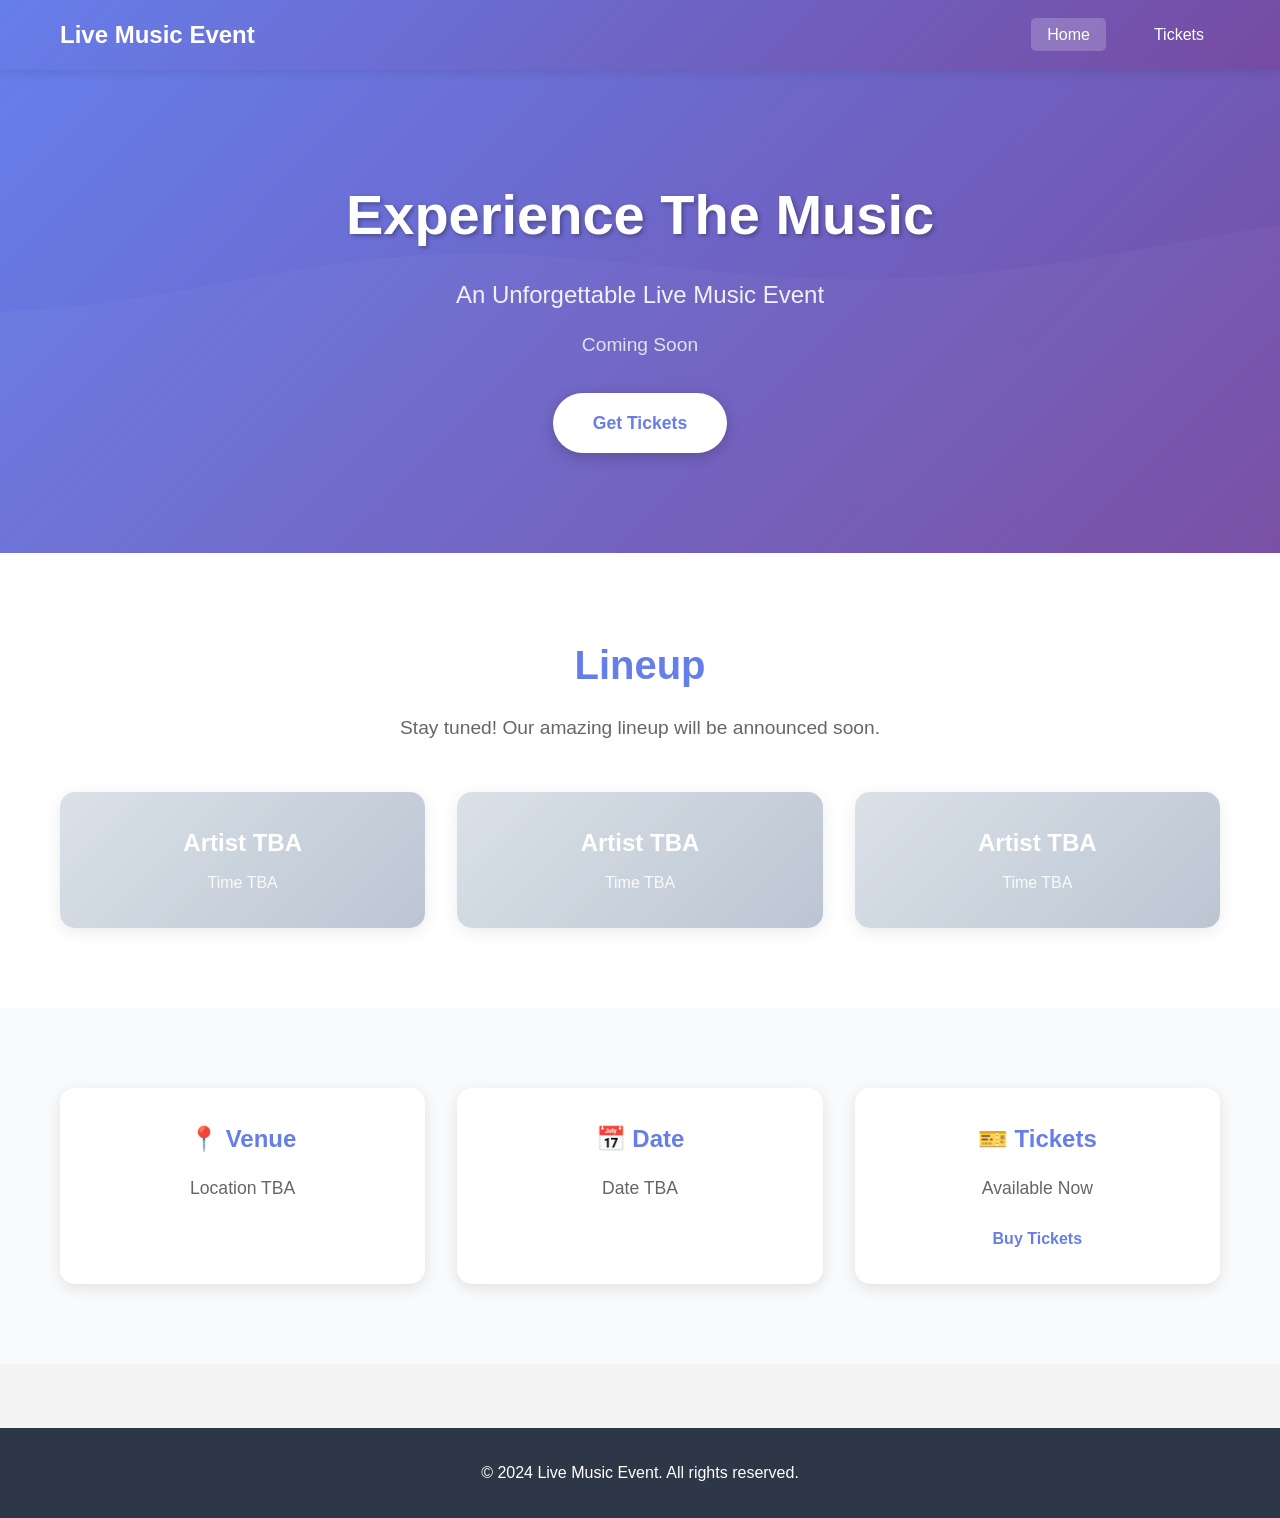
==== index.html @ e9ccf1a8 "Create complete live music event website with Google Forms and Stripe integration Co-authored-by: co" ====
<!DOCTYPE html>
<html lang="en">
<head>
    <meta charset="UTF-8">
    <meta name="viewport" content="width=device-width, initial-scale=1.0">
    <title>Live Music Event</title>
    <link rel="stylesheet" href="styles.css">
</head>
<body>
    <nav class="navbar">
        <div class="nav-container">
            <h1 class="logo">Live Music Event</h1>
            <ul class="nav-links">
                <li><a href="index.html" class="active">Home</a></li>
                <li><a href="tickets.html">Tickets</a></li>
            </ul>
        </div>
    </nav>

    <header class="hero">
        <div class="hero-content">
            <h1 class="hero-title">Experience The Music</h1>
            <p class="hero-subtitle">An Unforgettable Live Music Event</p>
            <p class="event-date">Coming Soon</p>
            <a href="tickets.html" class="cta-button">Get Tickets</a>
        </div>
    </header>

    <section class="lineup-section">
        <div class="container">
            <h2 class="section-title">Lineup</h2>
            <p class="lineup-announcement">Stay tuned! Our amazing lineup will be announced soon.</p>
            
            <!-- Lineup will be added here -->
            <div class="lineup-grid" id="lineup">
                <!-- Artists will be added here as they are announced -->
                <div class="artist-card placeholder">
                    <div class="artist-name">Artist TBA</div>
                    <div class="artist-time">Time TBA</div>
                </div>
                <div class="artist-card placeholder">
                    <div class="artist-name">Artist TBA</div>
                    <div class="artist-time">Time TBA</div>
                </div>
                <div class="artist-card placeholder">
                    <div class="artist-name">Artist TBA</div>
                    <div class="artist-time">Time TBA</div>
                </div>
            </div>
        </div>
    </section>

    <section class="info-section">
        <div class="container">
            <div class="info-grid">
                <div class="info-card">
                    <h3>📍 Venue</h3>
                    <p>Location TBA</p>
                </div>
                <div class="info-card">
                    <h3>📅 Date</h3>
                    <p>Date TBA</p>
                </div>
                <div class="info-card">
                    <h3>🎫 Tickets</h3>
                    <p>Available Now</p>
                    <a href="tickets.html" class="info-link">Buy Tickets</a>
                </div>
            </div>
        </div>
    </section>

    <footer class="footer">
        <div class="container">
            <p>&copy; 2024 Live Music Event. All rights reserved.</p>
        </div>
    </footer>
</body>
</html>
---- styles.css ----
/* Global Styles */
* {
    margin: 0;
    padding: 0;
    box-sizing: border-box;
}

body {
    font-family: 'Arial', sans-serif;
    line-height: 1.6;
    color: #333;
    background-color: #f4f4f4;
}

.container {
    max-width: 1200px;
    margin: 0 auto;
    padding: 0 20px;
}

/* Navigation */
.navbar {
    background: linear-gradient(135deg, #667eea 0%, #764ba2 100%);
    color: white;
    padding: 1rem 0;
    position: sticky;
    top: 0;
    z-index: 100;
    box-shadow: 0 2px 10px rgba(0,0,0,0.1);
}

.nav-container {
    max-width: 1200px;
    margin: 0 auto;
    padding: 0 20px;
    display: flex;
    justify-content: space-between;
    align-items: center;
}

.logo {
    font-size: 1.5rem;
    font-weight: bold;
}

.nav-links {
    display: flex;
    list-style: none;
    gap: 2rem;
}

.nav-links a {
    color: white;
    text-decoration: none;
    font-weight: 500;
    transition: opacity 0.3s;
    padding: 0.5rem 1rem;
    border-radius: 5px;
}

.nav-links a:hover,
.nav-links a.active {
    background-color: rgba(255, 255, 255, 0.2);
}

/* Hero Section */
.hero {
    background: linear-gradient(135deg, #667eea 0%, #764ba2 100%);
    color: white;
    text-align: center;
    padding: 100px 20px;
    position: relative;
    overflow: hidden;
}

.hero::before {
    content: '';
    position: absolute;
    top: 0;
    left: 0;
    right: 0;
    bottom: 0;
    background: url('data:image/svg+xml,<svg xmlns="http://www.w3.org/2000/svg" viewBox="0 0 1440 320"><path fill="rgba(255,255,255,0.1)" d="M0,96L48,112C96,128,192,160,288,160C384,160,480,128,576,122.7C672,117,768,139,864,138.7C960,139,1056,117,1152,101.3C1248,85,1344,75,1392,69.3L1440,64L1440,320L1392,320C1344,320,1248,320,1152,320C1056,320,960,320,864,320C768,320,672,320,576,320C480,320,384,320,288,320C192,320,96,320,48,320L0,320Z"></path></svg>') no-repeat bottom;
    background-size: cover;
    opacity: 0.3;
}

.hero-content {
    position: relative;
    z-index: 1;
}

.hero-title {
    font-size: 3.5rem;
    margin-bottom: 1rem;
    text-shadow: 2px 2px 4px rgba(0,0,0,0.3);
}

.hero-subtitle {
    font-size: 1.5rem;
    margin-bottom: 1rem;
    opacity: 0.9;
}

.event-date {
    font-size: 1.2rem;
    margin-bottom: 2rem;
    opacity: 0.8;
}

.cta-button {
    display: inline-block;
    background: white;
    color: #667eea;
    padding: 1rem 2.5rem;
    text-decoration: none;
    border-radius: 50px;
    font-weight: bold;
    font-size: 1.1rem;
    transition: transform 0.3s, box-shadow 0.3s;
    box-shadow: 0 4px 15px rgba(0,0,0,0.2);
}

.cta-button:hover {
    transform: translateY(-2px);
    box-shadow: 0 6px 20px rgba(0,0,0,0.3);
}

/* Lineup Section */
.lineup-section {
    padding: 80px 20px;
    background: white;
}

.section-title {
    text-align: center;
    font-size: 2.5rem;
    margin-bottom: 1rem;
    color: #667eea;
}

.lineup-announcement {
    text-align: center;
    font-size: 1.2rem;
    color: #666;
    margin-bottom: 3rem;
}

.lineup-grid {
    display: grid;
    grid-template-columns: repeat(auto-fit, minmax(250px, 1fr));
    gap: 2rem;
    margin-top: 2rem;
}

.artist-card {
    background: linear-gradient(135deg, #667eea 0%, #764ba2 100%);
    color: white;
    padding: 2rem;
    border-radius: 15px;
    text-align: center;
    box-shadow: 0 4px 15px rgba(0,0,0,0.1);
    transition: transform 0.3s, box-shadow 0.3s;
}

.artist-card:hover {
    transform: translateY(-5px);
    box-shadow: 0 6px 20px rgba(0,0,0,0.15);
}

.artist-card.placeholder {
    background: linear-gradient(135deg, #cbd5e0 0%, #a0aec0 100%);
    opacity: 0.7;
}

.artist-name {
    font-size: 1.5rem;
    font-weight: bold;
    margin-bottom: 0.5rem;
}

.artist-time {
    font-size: 1rem;
    opacity: 0.9;
}

/* Info Section */
.info-section {
    padding: 80px 20px;
    background: #f9fafb;
}

.info-grid {
    display: grid;
    grid-template-columns: repeat(auto-fit, minmax(250px, 1fr));
    gap: 2rem;
}

.info-card {
    background: white;
    padding: 2rem;
    border-radius: 15px;
    text-align: center;
    box-shadow: 0 4px 15px rgba(0,0,0,0.1);
}

.info-card h3 {
    font-size: 1.5rem;
    margin-bottom: 1rem;
    color: #667eea;
}

.info-card p {
    font-size: 1.1rem;
    color: #666;
    margin-bottom: 1rem;
}

.info-link {
    display: inline-block;
    color: #667eea;
    text-decoration: none;
    font-weight: bold;
    margin-top: 0.5rem;
    transition: color 0.3s;
}

.info-link:hover {
    color: #764ba2;
}

/* Tickets Page */
.tickets-hero {
    background: linear-gradient(135deg, #667eea 0%, #764ba2 100%);
    color: white;
    text-align: center;
    padding: 60px 20px;
}

.tickets-hero h1 {
    font-size: 2.5rem;
    margin-bottom: 1rem;
}

.tickets-content {
    padding: 60px 20px;
    background: white;
}

.tickets-grid {
    display: grid;
    grid-template-columns: 1fr 1fr;
    gap: 3rem;
    max-width: 1200px;
    margin: 0 auto;
}

.form-section,
.payment-section {
    background: #f9fafb;
    padding: 2rem;
    border-radius: 15px;
    box-shadow: 0 4px 15px rgba(0,0,0,0.1);
}

.form-section h2,
.payment-section h2 {
    color: #667eea;
    margin-bottom: 1.5rem;
    font-size: 1.8rem;
}

.form-section p,
.payment-section p {
    color: #666;
    margin-bottom: 1.5rem;
    line-height: 1.8;
}

.google-form-container {
    width: 100%;
    min-height: 500px;
    border-radius: 10px;
    overflow: hidden;
}

.google-form-container iframe {
    width: 100%;
    min-height: 500px;
    border: none;
}

.stripe-container {
    width: 100%;
    min-height: 400px;
    border-radius: 10px;
    overflow: hidden;
}

.stripe-container iframe {
    width: 100%;
    min-height: 400px;
    border: none;
}

.placeholder-text {
    background: white;
    padding: 3rem;
    border-radius: 10px;
    text-align: center;
    border: 2px dashed #cbd5e0;
}

.placeholder-text h3 {
    color: #667eea;
    margin-bottom: 1rem;
}

.placeholder-text code {
    background: #f3f4f6;
    padding: 0.2rem 0.5rem;
    border-radius: 5px;
    font-family: monospace;
    color: #764ba2;
}

/* Footer */
.footer {
    background: #2d3748;
    color: white;
    text-align: center;
    padding: 2rem;
    margin-top: 4rem;
}

/* Responsive Design */
@media (max-width: 768px) {
    .hero-title {
        font-size: 2.5rem;
    }
    
    .hero-subtitle {
        font-size: 1.2rem;
    }
    
    .tickets-grid {
        grid-template-columns: 1fr;
        gap: 2rem;
    }
    
    .nav-container {
        flex-direction: column;
        gap: 1rem;
    }
    
    .nav-links {
        gap: 1rem;
    }
}
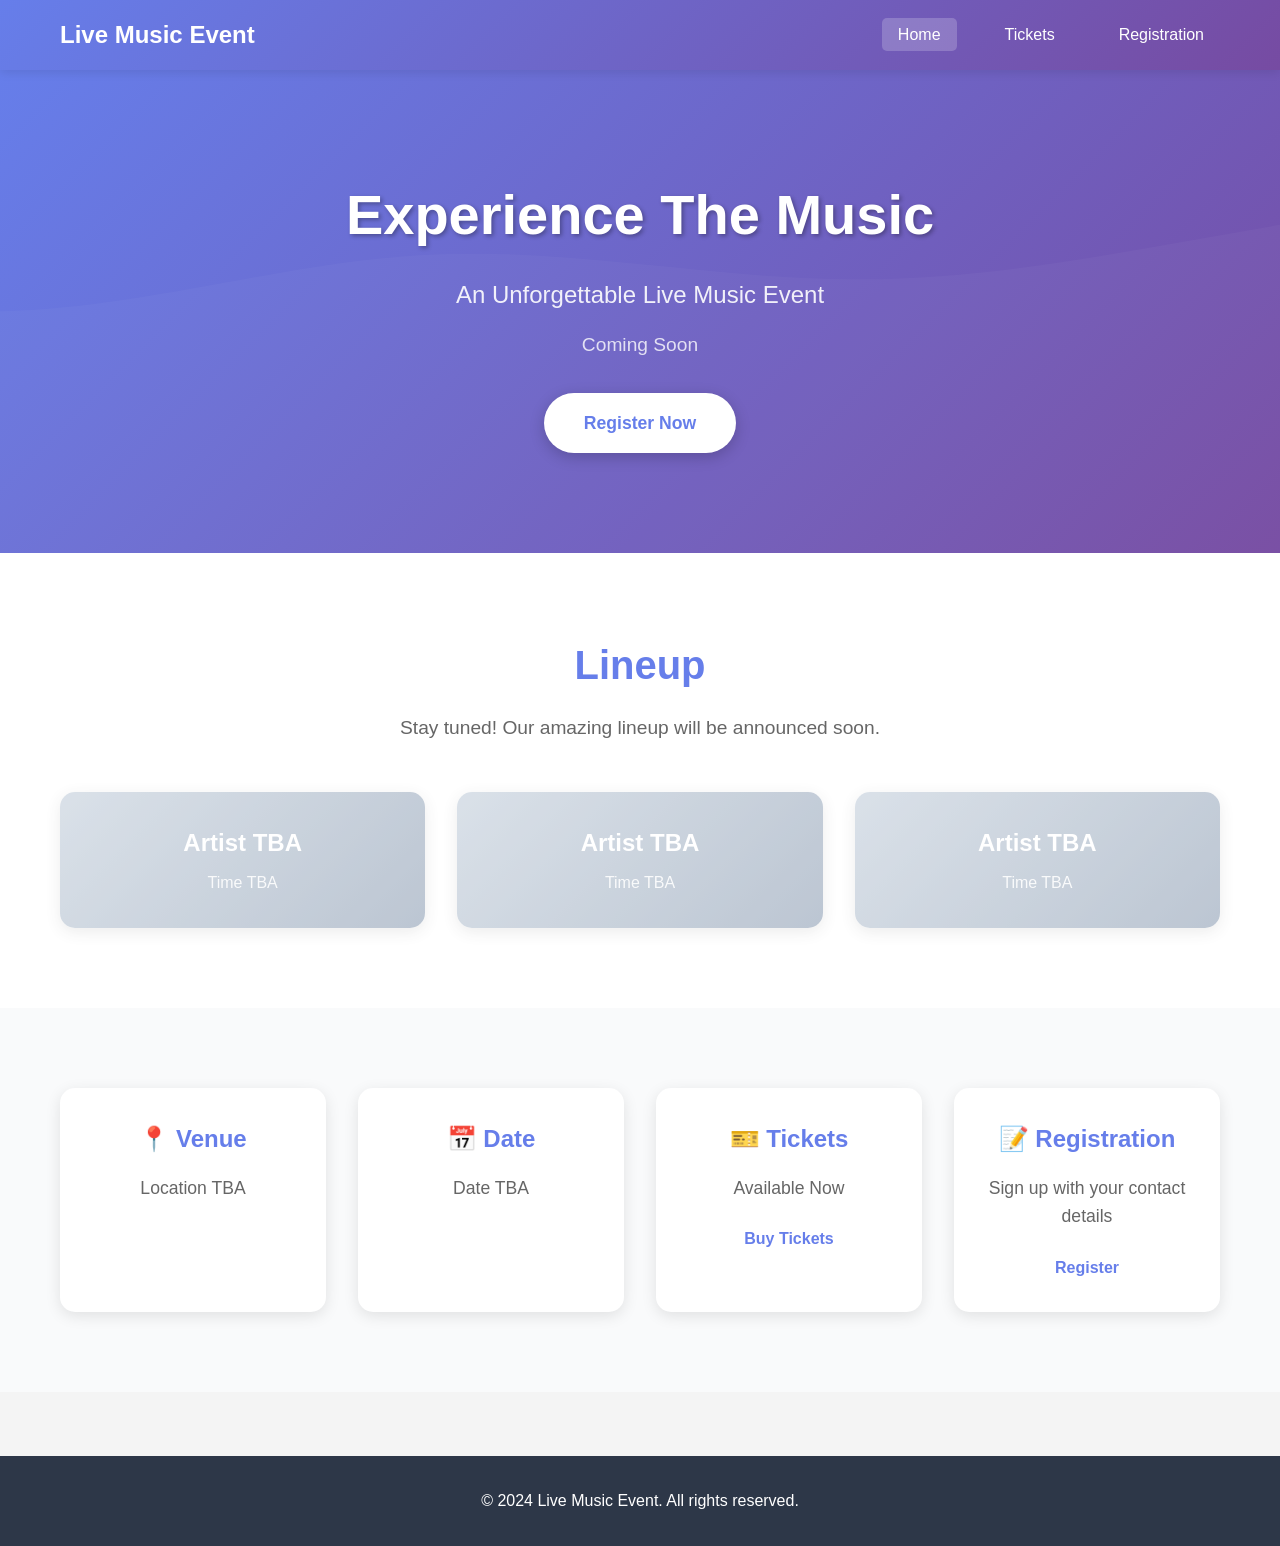
==== commit bbe3ac1c: "google-form-hookup" ====
--- a/index.html
+++ b/index.html
@@ -13,6 +13,7 @@
             <ul class="nav-links">
                 <li><a href="index.html" class="active">Home</a></li>
                 <li><a href="tickets.html">Tickets</a></li>
+                <li><a href="registration.html">Registration</a></li>
             </ul>
         </div>
     </nav>
@@ -22,7 +23,7 @@
             <h1 class="hero-title">Experience The Music</h1>
             <p class="hero-subtitle">An Unforgettable Live Music Event</p>
             <p class="event-date">Coming Soon</p>
-            <a href="tickets.html" class="cta-button">Get Tickets</a>
+            <a href="registration.html" class="cta-button">Register Now</a>
         </div>
     </header>
 
@@ -66,6 +67,11 @@
                     <p>Available Now</p>
                     <a href="tickets.html" class="info-link">Buy Tickets</a>
                 </div>
+                <div class="info-card">
+                    <h3>📝 Registration</h3>
+                    <p>Sign up with your contact details</p>
+                    <a href="registration.html" class="info-link">Register</a>
+                </div>
             </div>
         </div>
     </section>
--- a/styles.css
+++ b/styles.css
@@ -322,6 +322,104 @@
     border-radius: 5px;
     font-family: monospace;
     color: #764ba2;
+}
+
+/* Registration Page */
+.registration-content {
+    padding: 60px 20px;
+    background: white;
+}
+
+.registration-card {
+    max-width: 700px;
+    margin: 0 auto;
+    background: #f9fafb;
+    padding: 2rem;
+    border-radius: 15px;
+    box-shadow: 0 4px 15px rgba(0,0,0,0.1);
+}
+
+.registration-card h2 {
+    color: #667eea;
+    margin-bottom: 0.75rem;
+    font-size: 2rem;
+}
+
+.registration-helper-text {
+    color: #666;
+    margin-bottom: 1.5rem;
+}
+
+.registration-form {
+    display: grid;
+    gap: 1rem;
+}
+
+.form-field {
+    display: grid;
+    gap: 0.4rem;
+}
+
+.form-field label {
+    color: #2d3748;
+    font-weight: 600;
+}
+
+.form-field input {
+    border: 1px solid #cbd5e0;
+    border-radius: 8px;
+    padding: 0.75rem 0.9rem;
+    font-size: 1rem;
+}
+
+.form-field input:focus {
+    border-color: #667eea;
+    outline: none;
+    box-shadow: 0 0 0 3px rgba(102,126,234,0.2);
+}
+
+.registration-submit {
+    border: none;
+    cursor: pointer;
+    margin-top: 0.5rem;
+}
+
+.registration-message {
+    margin-top: 1rem;
+    font-weight: 600;
+    min-height: 1.5rem;
+}
+
+.registration-message.success {
+    color: #2f855a;
+}
+
+.registration-message.error {
+    color: #c53030;
+}
+
+.registration-setup {
+    margin-top: 1rem;
+    background: white;
+    border: 1px solid #e2e8f0;
+    border-radius: 10px;
+    padding: 1rem;
+}
+
+.registration-setup h3 {
+    color: #667eea;
+    margin-bottom: 0.5rem;
+}
+
+.registration-setup code {
+    background: #f3f4f6;
+    padding: 0.1rem 0.4rem;
+    border-radius: 4px;
+    color: #764ba2;
+}
+
+.hidden-iframe {
+    display: none;
 }
 
 /* Footer */
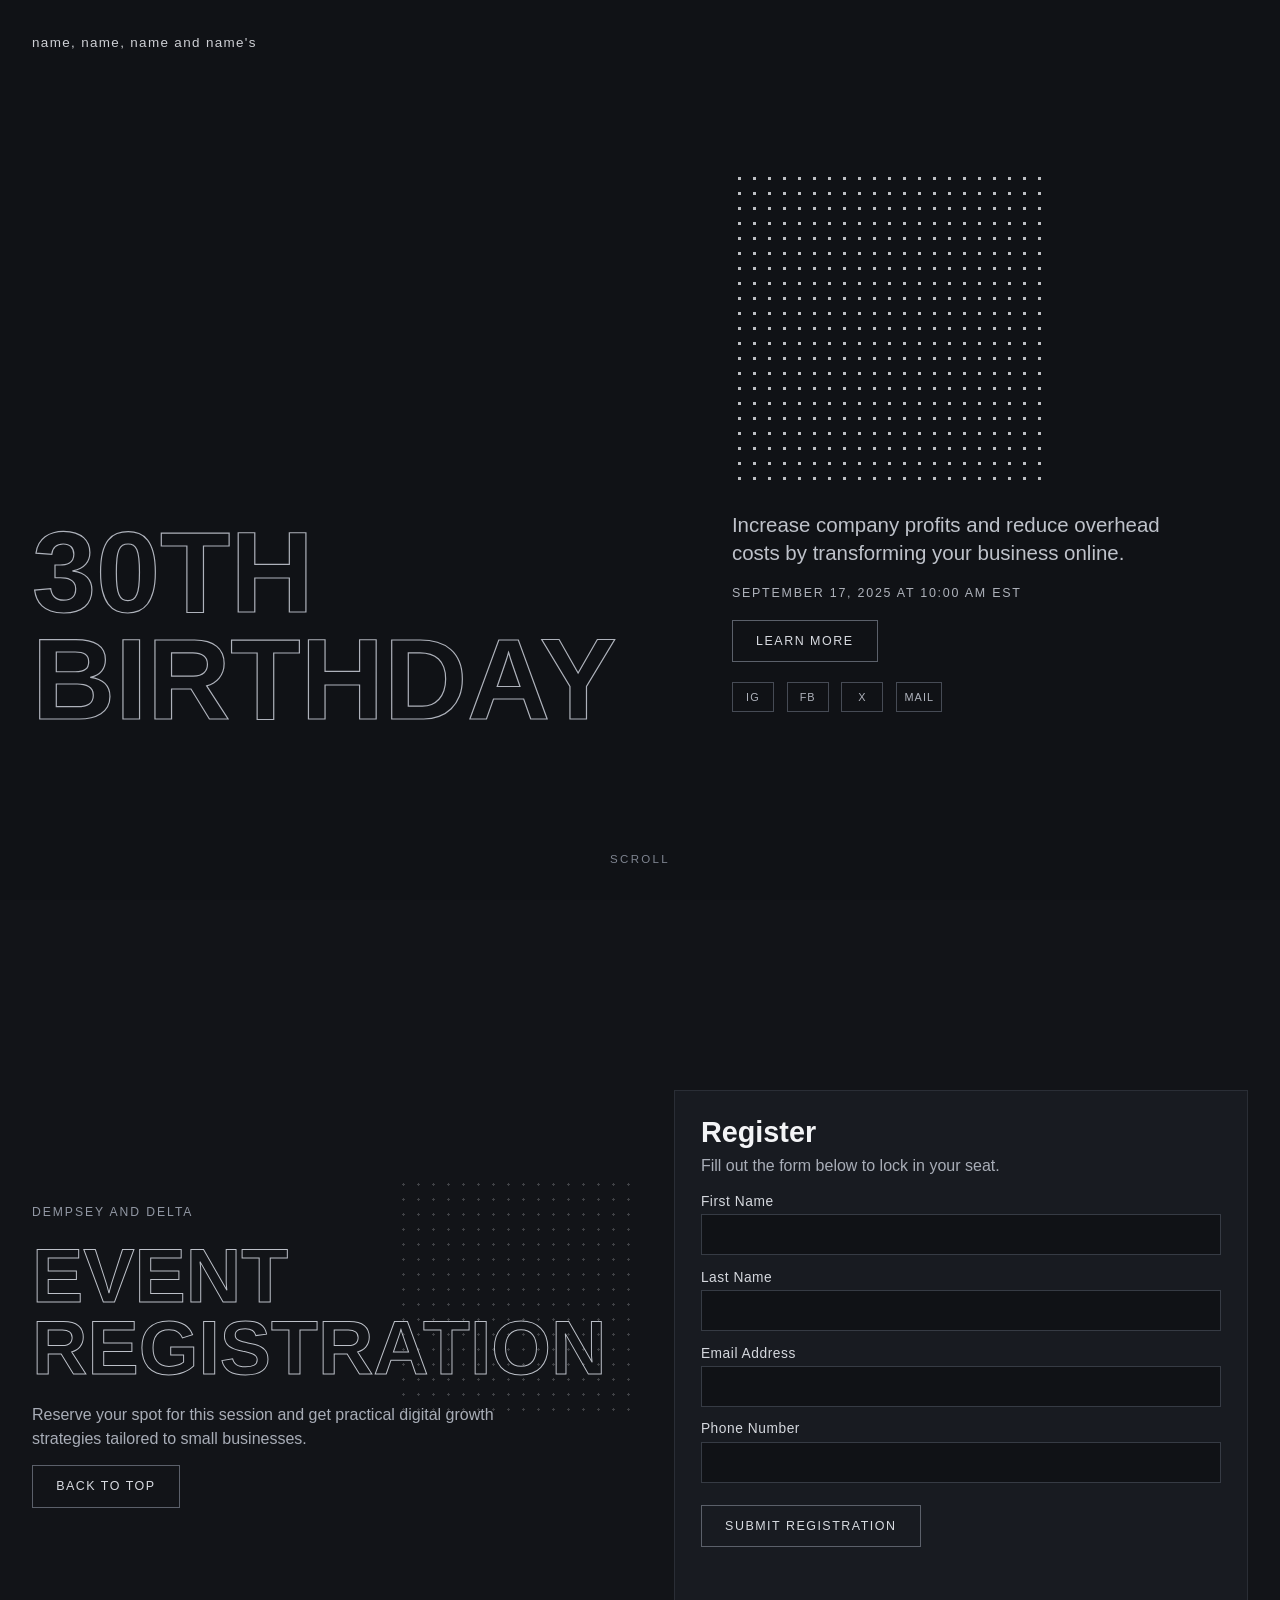
==== commit 591d2481: "style update" ====
--- a/index.html
+++ b/index.html
@@ -3,83 +3,119 @@
 <head>
     <meta charset="UTF-8">
     <meta name="viewport" content="width=device-width, initial-scale=1.0">
-    <title>Live Music Event</title>
+    <title>Dempsey and Delta</title>
     <link rel="stylesheet" href="styles.css">
 </head>
-<body>
-    <nav class="navbar">
-        <div class="nav-container">
-            <h1 class="logo">Live Music Event</h1>
-            <ul class="nav-links">
-                <li><a href="index.html" class="active">Home</a></li>
-                <li><a href="tickets.html">Tickets</a></li>
-                <li><a href="registration.html">Registration</a></li>
-            </ul>
-        </div>
-    </nav>
-
-    <header class="hero">
-        <div class="hero-content">
-            <h1 class="hero-title">Experience The Music</h1>
-            <p class="hero-subtitle">An Unforgettable Live Music Event</p>
-            <p class="event-date">Coming Soon</p>
-            <a href="registration.html" class="cta-button">Register Now</a>
-        </div>
-    </header>
-
-    <section class="lineup-section">
-        <div class="container">
-            <h2 class="section-title">Lineup</h2>
-            <p class="lineup-announcement">Stay tuned! Our amazing lineup will be announced soon.</p>
-            
-            <!-- Lineup will be added here -->
-            <div class="lineup-grid" id="lineup">
-                <!-- Artists will be added here as they are announced -->
-                <div class="artist-card placeholder">
-                    <div class="artist-name">Artist TBA</div>
-                    <div class="artist-time">Time TBA</div>
+<body class="snap-site">
+    <main class="snap-container">
+        <section id="home" class="snap-panel hero-panel">
+            <div class="hero-brand">
+                <p class="hero-brand-text">name, name, name and name's</p>
+            </div>
+            <div class="hero-layout">
+                <div class="hero-title-wrap">
+                    <h1 class="hero-display-title">30th Birthday</h1>
                 </div>
-                <div class="artist-card placeholder">
-                    <div class="artist-name">Artist TBA</div>
-                    <div class="artist-time">Time TBA</div>
-                </div>
-                <div class="artist-card placeholder">
-                    <div class="artist-name">Artist TBA</div>
-                    <div class="artist-time">Time TBA</div>
+                <div class="hero-content-wrap">
+                    <div class="hero-dot-grid" aria-hidden="true"></div>
+                    <p class="hero-description">Increase company profits and reduce overhead costs by transforming your business online.</p>
+                    <p class="hero-date">SEPTEMBER 17, 2025 AT 10:00 AM EST</p>
+                    <a class="hero-outline-link" href="#register">LEARN MORE</a>
+                    <div class="hero-socials">
+                        <a href="#" aria-label="Instagram">IG</a>
+                        <a href="#" aria-label="Facebook">FB</a>
+                        <a href="#" aria-label="Twitter">X</a>
+                        <a href="mailto:hello@example.com" aria-label="Email">MAIL</a>
+                    </div>
                 </div>
             </div>
-        </div>
-    </section>
+            <a class="snap-next" href="#register" aria-label="Scroll to registration">SCROLL</a>
+        </section>
 
-    <section class="info-section">
-        <div class="container">
-            <div class="info-grid">
-                <div class="info-card">
-                    <h3>📍 Venue</h3>
-                    <p>Location TBA</p>
+        <section id="register" class="snap-panel registration-panel">
+            <div class="registration-layout">
+                <div class="registration-intro">
+                    <p class="registration-kicker">Dempsey and Delta</p>
+                    <h2 class="registration-display-title">EVENT REGISTRATION</h2>
+                    <p class="registration-intro-text">Reserve your spot for this session and get practical digital growth strategies tailored to small businesses.</p>
+                    <a class="registration-outline-link" href="#home">BACK TO TOP</a>
                 </div>
-                <div class="info-card">
-                    <h3>📅 Date</h3>
-                    <p>Date TBA</p>
-                </div>
-                <div class="info-card">
-                    <h3>🎫 Tickets</h3>
-                    <p>Available Now</p>
-                    <a href="tickets.html" class="info-link">Buy Tickets</a>
-                </div>
-                <div class="info-card">
-                    <h3>📝 Registration</h3>
-                    <p>Sign up with your contact details</p>
-                    <a href="registration.html" class="info-link">Register</a>
+                <div class="registration-card">
+                    <h2>Register</h2>
+                    <p class="registration-helper-text">Fill out the form below to lock in your seat.</p>
+                    <form id="registration-form" class="registration-form" action="https://docs.google.com/forms/d/e/1FAIpQLScUS_Hb3W0_gZkwmhb2JpAQEoRyXeSAfsURMI72lQWbX5JDjg/formResponse" method="POST" target="hidden_iframe">
+                        <input id="google-email-address" name="emailAddress" type="hidden">
+                        <input name="fvv" type="hidden" value="1">
+                        <input name="pageHistory" type="hidden" value="0">
+                        <div class="form-field">
+                            <label for="first-name">First Name</label>
+                            <input id="first-name" name="entry.2005620554" type="text" required>
+                        </div>
+                        <div class="form-field">
+                            <label for="last-name">Last Name</label>
+                            <input id="last-name" name="entry.1314266813" type="text" required>
+                        </div>
+                        <div class="form-field">
+                            <label for="email-address">Email Address</label>
+                            <input id="email-address" name="entry.904923101" type="email" required>
+                        </div>
+                        <div class="form-field">
+                            <label for="phone-number">Phone Number</label>
+                            <input id="phone-number" name="entry.1166974658" type="tel">
+                        </div>
+                        <button type="submit" class="registration-submit">SUBMIT REGISTRATION</button>
+                    </form>
+                    <p id="registration-message" class="registration-message" aria-live="polite"></p>
+                    <iframe name="hidden_iframe" title="hidden registration target" class="hidden-iframe"></iframe>
                 </div>
             </div>
-        </div>
-    </section>
+        </section>
+    </main>
 
-    <footer class="footer">
-        <div class="container">
-            <p>&copy; 2024 Live Music Event. All rights reserved.</p>
-        </div>
-    </footer>
+    <script>
+        const registrationForm = document.getElementById('registration-form');
+        const emailInput = document.getElementById('email-address');
+        const registrationMessage = document.getElementById('registration-message');
+        const googleEmailAddressInput = document.getElementById('google-email-address');
+        const hiddenIframe = document.querySelector('iframe[name="hidden_iframe"]');
+        let isAwaitingSubmitResult = false;
+        let pendingSubmitTimer = null;
+
+        registrationForm.addEventListener('submit', function (event) {
+            const hasEmail = emailInput.value.trim().length > 0;
+            if (!hasEmail) {
+                event.preventDefault();
+                registrationMessage.textContent = 'Please provide an email address.';
+                registrationMessage.className = 'registration-message error';
+                return;
+            }
+            googleEmailAddressInput.value = emailInput.value.trim();
+            isAwaitingSubmitResult = true;
+            window.clearTimeout(pendingSubmitTimer);
+            registrationMessage.textContent = 'Submitting...';
+            registrationMessage.className = 'registration-message';
+            pendingSubmitTimer = window.setTimeout(function () {
+                if (!isAwaitingSubmitResult) {
+                    return;
+                }
+                isAwaitingSubmitResult = false;
+                registrationMessage.textContent = 'We could not confirm your submission. Please try again.';
+                registrationMessage.className = 'registration-message error';
+            }, 8000);
+        });
+
+        hiddenIframe.addEventListener('load', function () {
+            if (!isAwaitingSubmitResult) {
+                return;
+            }
+            isAwaitingSubmitResult = false;
+            window.clearTimeout(pendingSubmitTimer);
+            registrationMessage.textContent = 'Registration submitted. Thank you!';
+            registrationMessage.className = 'registration-message success';
+            window.setTimeout(function () {
+                registrationForm.reset();
+            }, 300);
+        });
+    </script>
 </body>
 </html>
--- a/styles.css
+++ b/styles.css
@@ -1,457 +1,304 @@
-/* Global Styles */
 * {
     margin: 0;
     padding: 0;
     box-sizing: border-box;
 }
 
+html {
+    scroll-behavior: smooth;
+}
+
 body {
-    font-family: 'Arial', sans-serif;
-    line-height: 1.6;
-    color: #333;
-    background-color: #f4f4f4;
-}
-
-.container {
-    max-width: 1200px;
+    font-family: "Helvetica Neue", Arial, sans-serif;
+    background: #101216;
+    color: #d1d5db;
+}
+
+.snap-site {
+    height: 100vh;
+    overflow-y: auto;
+    scroll-snap-type: y mandatory;
+}
+
+.snap-container {
+    min-height: 100%;
+}
+
+.snap-panel {
+    min-height: 100vh;
+    scroll-snap-align: start;
+    scroll-snap-stop: always;
+}
+
+.hero-panel {
+    padding: 2.2rem 2rem 2rem;
+    display: flex;
+    flex-direction: column;
+    justify-content: space-between;
+    background: #101216;
+}
+
+.hero-brand-text {
+    color: #ced0d5;
+    letter-spacing: 0.1em;
+    font-size: 0.84rem;
+    line-height: 1.2;
+}
+
+.hero-layout {
+    width: min(1240px, 100%);
     margin: 0 auto;
-    padding: 0 20px;
-}
-
-/* Navigation */
-.navbar {
-    background: linear-gradient(135deg, #667eea 0%, #764ba2 100%);
-    color: white;
-    padding: 1rem 0;
-    position: sticky;
-    top: 0;
-    z-index: 100;
-    box-shadow: 0 2px 10px rgba(0,0,0,0.1);
-}
-
-.nav-container {
-    max-width: 1200px;
+    display: grid;
+    grid-template-columns: minmax(300px, 1.1fr) minmax(280px, 0.85fr);
+    align-items: end;
+    gap: 2rem;
+}
+
+.hero-display-title {
+    font-size: clamp(3rem, 9.2vw, 7.2rem);
+    line-height: 0.93;
+    font-weight: 600;
+    color: transparent;
+    -webkit-text-stroke: 1.2px #aeb2bb;
+    text-transform: uppercase;
+    max-width: 760px;
+}
+
+.hero-content-wrap {
+    display: grid;
+    justify-items: start;
+    gap: 1.25rem;
+    margin-bottom: 1.3rem;
+}
+
+.hero-dot-grid {
+    width: min(320px, 68vw);
+    aspect-ratio: 1 / 1;
+    background-image: radial-gradient(circle, rgba(229,231,235,0.9) 1.5px, transparent 1.5px);
+    background-size: 15px 15px;
+    opacity: 0.9;
+}
+
+.hero-description {
+    font-size: clamp(1.05rem, 1.6vw, 2rem);
+    line-height: 1.35;
+    max-width: 430px;
+    color: #bec2ca;
+}
+
+.hero-date {
+    font-size: 0.78rem;
+    letter-spacing: 0.14em;
+    color: #aeb2bb;
+}
+
+.hero-outline-link,
+.registration-outline-link,
+.registration-submit {
+    border: 1px solid #5b606a;
+    color: #d8dbe1;
+    text-decoration: none;
+    background: transparent;
+    letter-spacing: 0.12em;
+    font-size: 0.78rem;
+    padding: 0.82rem 1.45rem;
+    cursor: pointer;
+    transition: border-color 0.25s ease, color 0.25s ease;
+}
+
+.hero-outline-link:hover,
+.registration-outline-link:hover,
+.registration-submit:hover {
+    border-color: #f3f4f6;
+    color: #f3f4f6;
+}
+
+.hero-socials {
+    display: flex;
+    gap: 0.8rem;
+}
+
+.hero-socials a {
+    color: #aeb2bb;
+    text-decoration: none;
+    border: 1px solid #464b55;
+    min-width: 42px;
+    padding: 0.5rem 0.45rem;
+    text-align: center;
+    font-size: 0.68rem;
+    letter-spacing: 0.1em;
+}
+
+.hero-socials a:hover {
+    color: #f3f4f6;
+    border-color: #f3f4f6;
+}
+
+.snap-next {
+    align-self: center;
+    color: #7f8591;
+    text-decoration: none;
+    font-size: 0.72rem;
+    letter-spacing: 0.2em;
+    margin-bottom: 0.2rem;
+}
+
+.registration-panel {
+    background: #121418;
+    display: flex;
+    align-items: center;
+    padding: 2.5rem 2rem;
+}
+
+.registration-layout {
+    width: min(1240px, 100%);
     margin: 0 auto;
-    padding: 0 20px;
-    display: flex;
-    justify-content: space-between;
+    display: grid;
+    grid-template-columns: minmax(280px, 1fr) minmax(320px, 0.95fr);
+    gap: 2.4rem;
     align-items: center;
 }
 
-.logo {
-    font-size: 1.5rem;
-    font-weight: bold;
-}
-
-.nav-links {
-    display: flex;
-    list-style: none;
-    gap: 2rem;
-}
-
-.nav-links a {
-    color: white;
-    text-decoration: none;
-    font-weight: 500;
-    transition: opacity 0.3s;
-    padding: 0.5rem 1rem;
-    border-radius: 5px;
-}
-
-.nav-links a:hover,
-.nav-links a.active {
-    background-color: rgba(255, 255, 255, 0.2);
-}
-
-/* Hero Section */
-.hero {
-    background: linear-gradient(135deg, #667eea 0%, #764ba2 100%);
-    color: white;
-    text-align: center;
-    padding: 100px 20px;
+.registration-intro {
     position: relative;
-    overflow: hidden;
-}
-
-.hero::before {
-    content: '';
+}
+
+.registration-intro::after {
+    content: "";
     position: absolute;
-    top: 0;
-    left: 0;
     right: 0;
-    bottom: 0;
-    background: url('data:image/svg+xml,<svg xmlns="http://www.w3.org/2000/svg" viewBox="0 0 1440 320"><path fill="rgba(255,255,255,0.1)" d="M0,96L48,112C96,128,192,160,288,160C384,160,480,128,576,122.7C672,117,768,139,864,138.7C960,139,1056,117,1152,101.3C1248,85,1344,75,1392,69.3L1440,64L1440,320L1392,320C1344,320,1248,320,1152,320C1056,320,960,320,864,320C768,320,672,320,576,320C480,320,384,320,288,320C192,320,96,320,48,320L0,320Z"></path></svg>') no-repeat bottom;
-    background-size: cover;
-    opacity: 0.3;
-}
-
-.hero-content {
-    position: relative;
-    z-index: 1;
-}
-
-.hero-title {
-    font-size: 3.5rem;
-    margin-bottom: 1rem;
-    text-shadow: 2px 2px 4px rgba(0,0,0,0.3);
-}
-
-.hero-subtitle {
-    font-size: 1.5rem;
-    margin-bottom: 1rem;
-    opacity: 0.9;
-}
-
-.event-date {
-    font-size: 1.2rem;
-    margin-bottom: 2rem;
-    opacity: 0.8;
-}
-
-.cta-button {
-    display: inline-block;
-    background: white;
-    color: #667eea;
-    padding: 1rem 2.5rem;
-    text-decoration: none;
-    border-radius: 50px;
-    font-weight: bold;
-    font-size: 1.1rem;
-    transition: transform 0.3s, box-shadow 0.3s;
-    box-shadow: 0 4px 15px rgba(0,0,0,0.2);
-}
-
-.cta-button:hover {
-    transform: translateY(-2px);
-    box-shadow: 0 6px 20px rgba(0,0,0,0.3);
-}
-
-/* Lineup Section */
-.lineup-section {
-    padding: 80px 20px;
-    background: white;
-}
-
-.section-title {
-    text-align: center;
-    font-size: 2.5rem;
-    margin-bottom: 1rem;
-    color: #667eea;
-}
-
-.lineup-announcement {
-    text-align: center;
-    font-size: 1.2rem;
-    color: #666;
-    margin-bottom: 3rem;
-}
-
-.lineup-grid {
-    display: grid;
-    grid-template-columns: repeat(auto-fit, minmax(250px, 1fr));
-    gap: 2rem;
-    margin-top: 2rem;
-}
-
-.artist-card {
-    background: linear-gradient(135deg, #667eea 0%, #764ba2 100%);
-    color: white;
-    padding: 2rem;
-    border-radius: 15px;
-    text-align: center;
-    box-shadow: 0 4px 15px rgba(0,0,0,0.1);
-    transition: transform 0.3s, box-shadow 0.3s;
-}
-
-.artist-card:hover {
-    transform: translateY(-5px);
-    box-shadow: 0 6px 20px rgba(0,0,0,0.15);
-}
-
-.artist-card.placeholder {
-    background: linear-gradient(135deg, #cbd5e0 0%, #a0aec0 100%);
-    opacity: 0.7;
-}
-
-.artist-name {
-    font-size: 1.5rem;
-    font-weight: bold;
-    margin-bottom: 0.5rem;
-}
-
-.artist-time {
-    font-size: 1rem;
-    opacity: 0.9;
-}
-
-/* Info Section */
-.info-section {
-    padding: 80px 20px;
-    background: #f9fafb;
-}
-
-.info-grid {
-    display: grid;
-    grid-template-columns: repeat(auto-fit, minmax(250px, 1fr));
-    gap: 2rem;
-}
-
-.info-card {
-    background: white;
-    padding: 2rem;
-    border-radius: 15px;
-    text-align: center;
-    box-shadow: 0 4px 15px rgba(0,0,0,0.1);
-}
-
-.info-card h3 {
-    font-size: 1.5rem;
-    margin-bottom: 1rem;
-    color: #667eea;
-}
-
-.info-card p {
-    font-size: 1.1rem;
-    color: #666;
-    margin-bottom: 1rem;
-}
-
-.info-link {
-    display: inline-block;
-    color: #667eea;
-    text-decoration: none;
-    font-weight: bold;
-    margin-top: 0.5rem;
-    transition: color 0.3s;
-}
-
-.info-link:hover {
-    color: #764ba2;
-}
-
-/* Tickets Page */
-.tickets-hero {
-    background: linear-gradient(135deg, #667eea 0%, #764ba2 100%);
-    color: white;
-    text-align: center;
-    padding: 60px 20px;
-}
-
-.tickets-hero h1 {
-    font-size: 2.5rem;
-    margin-bottom: 1rem;
-}
-
-.tickets-content {
-    padding: 60px 20px;
-    background: white;
-}
-
-.tickets-grid {
-    display: grid;
-    grid-template-columns: 1fr 1fr;
-    gap: 3rem;
-    max-width: 1200px;
-    margin: 0 auto;
-}
-
-.form-section,
-.payment-section {
-    background: #f9fafb;
-    padding: 2rem;
-    border-radius: 15px;
-    box-shadow: 0 4px 15px rgba(0,0,0,0.1);
-}
-
-.form-section h2,
-.payment-section h2 {
-    color: #667eea;
-    margin-bottom: 1.5rem;
+    top: -1.8rem;
+    width: min(240px, 40vw);
+    height: min(240px, 40vw);
+    background-image: radial-gradient(circle, rgba(229,231,235,0.76) 1.3px, transparent 1.3px);
+    background-size: 15px 15px;
+    opacity: 0.28;
+    pointer-events: none;
+}
+
+.registration-kicker {
+    font-size: 0.76rem;
+    letter-spacing: 0.16em;
+    text-transform: uppercase;
+    color: #9298a4;
+    margin-bottom: 1.2rem;
+}
+
+.registration-display-title {
+    font-size: clamp(2.4rem, 6vw, 5.5rem);
+    line-height: 0.94;
+    text-transform: uppercase;
+    font-weight: 600;
+    color: transparent;
+    -webkit-text-stroke: 1px #bcc0c8;
+    margin-bottom: 1.25rem;
+}
+
+.registration-intro-text {
+    max-width: 520px;
+    color: #a8adb7;
+    line-height: 1.5;
+    margin-bottom: 1.6rem;
+}
+
+.registration-card {
+    background: #181b21;
+    border: 1px solid #2a2e36;
+    padding: 1.6rem;
+}
+
+.registration-card h2 {
+    color: #f3f4f6;
     font-size: 1.8rem;
-}
-
-.form-section p,
-.payment-section p {
-    color: #666;
-    margin-bottom: 1.5rem;
-    line-height: 1.8;
-}
-
-.google-form-container {
-    width: 100%;
-    min-height: 500px;
-    border-radius: 10px;
-    overflow: hidden;
-}
-
-.google-form-container iframe {
-    width: 100%;
-    min-height: 500px;
-    border: none;
-}
-
-.stripe-container {
-    width: 100%;
-    min-height: 400px;
-    border-radius: 10px;
-    overflow: hidden;
-}
-
-.stripe-container iframe {
-    width: 100%;
-    min-height: 400px;
-    border: none;
-}
-
-.placeholder-text {
-    background: white;
-    padding: 3rem;
-    border-radius: 10px;
-    text-align: center;
-    border: 2px dashed #cbd5e0;
-}
-
-.placeholder-text h3 {
-    color: #667eea;
-    margin-bottom: 1rem;
-}
-
-.placeholder-text code {
-    background: #f3f4f6;
-    padding: 0.2rem 0.5rem;
-    border-radius: 5px;
-    font-family: monospace;
-    color: #764ba2;
-}
-
-/* Registration Page */
-.registration-content {
-    padding: 60px 20px;
-    background: white;
-}
-
-.registration-card {
-    max-width: 700px;
-    margin: 0 auto;
-    background: #f9fafb;
-    padding: 2rem;
-    border-radius: 15px;
-    box-shadow: 0 4px 15px rgba(0,0,0,0.1);
-}
-
-.registration-card h2 {
-    color: #667eea;
-    margin-bottom: 0.75rem;
-    font-size: 2rem;
+    margin-bottom: 0.45rem;
 }
 
 .registration-helper-text {
-    color: #666;
-    margin-bottom: 1.5rem;
+    color: #a8adb7;
+    margin-bottom: 1.2rem;
 }
 
 .registration-form {
     display: grid;
-    gap: 1rem;
+    gap: 0.9rem;
 }
 
 .form-field {
     display: grid;
-    gap: 0.4rem;
+    gap: 0.32rem;
 }
 
 .form-field label {
-    color: #2d3748;
-    font-weight: 600;
+    font-size: 0.86rem;
+    letter-spacing: 0.04em;
+    color: #d5d8de;
 }
 
 .form-field input {
-    border: 1px solid #cbd5e0;
-    border-radius: 8px;
-    padding: 0.75rem 0.9rem;
-    font-size: 1rem;
+    background: #101216;
+    border: 1px solid #363b44;
+    color: #f3f4f6;
+    padding: 0.7rem 0.78rem;
+    font-size: 0.95rem;
 }
 
 .form-field input:focus {
-    border-color: #667eea;
     outline: none;
-    box-shadow: 0 0 0 3px rgba(102,126,234,0.2);
+    border-color: #aeb2bb;
 }
 
 .registration-submit {
-    border: none;
-    cursor: pointer;
-    margin-top: 0.5rem;
+    justify-self: start;
+    margin-top: 0.45rem;
 }
 
 .registration-message {
-    margin-top: 1rem;
-    font-weight: 600;
-    min-height: 1.5rem;
+    min-height: 1.4rem;
+    margin-top: 0.9rem;
+    color: #d5d8de;
 }
 
 .registration-message.success {
-    color: #2f855a;
+    color: #34d399;
 }
 
 .registration-message.error {
-    color: #c53030;
-}
-
-.registration-setup {
-    margin-top: 1rem;
-    background: white;
-    border: 1px solid #e2e8f0;
-    border-radius: 10px;
-    padding: 1rem;
-}
-
-.registration-setup h3 {
-    color: #667eea;
-    margin-bottom: 0.5rem;
-}
-
-.registration-setup code {
-    background: #f3f4f6;
-    padding: 0.1rem 0.4rem;
-    border-radius: 4px;
-    color: #764ba2;
+    color: #f87171;
 }
 
 .hidden-iframe {
     display: none;
 }
 
-/* Footer */
-.footer {
-    background: #2d3748;
-    color: white;
-    text-align: center;
-    padding: 2rem;
-    margin-top: 4rem;
-}
-
-/* Responsive Design */
+@media (max-width: 980px) {
+    .hero-layout,
+    .registration-layout {
+        grid-template-columns: 1fr;
+    }
+
+    .hero-content-wrap {
+        margin-top: 1.3rem;
+    }
+}
+
 @media (max-width: 768px) {
-    .hero-title {
-        font-size: 2.5rem;
-    }
-    
-    .hero-subtitle {
-        font-size: 1.2rem;
-    }
-    
-    .tickets-grid {
-        grid-template-columns: 1fr;
-        gap: 2rem;
-    }
-    
-    .nav-container {
-        flex-direction: column;
-        gap: 1rem;
-    }
-    
-    .nav-links {
-        gap: 1rem;
-    }
-}
+    .hero-panel {
+        padding: 1.4rem 1.2rem 1.2rem;
+    }
+
+    .registration-panel {
+        padding: 1.4rem 1.2rem;
+    }
+
+    .hero-display-title {
+        font-size: clamp(2.5rem, 15vw, 4.1rem);
+    }
+
+    .registration-display-title {
+        font-size: clamp(2rem, 13vw, 3.5rem);
+    }
+
+    .hero-dot-grid {
+        width: min(270px, 72vw);
+    }
+}
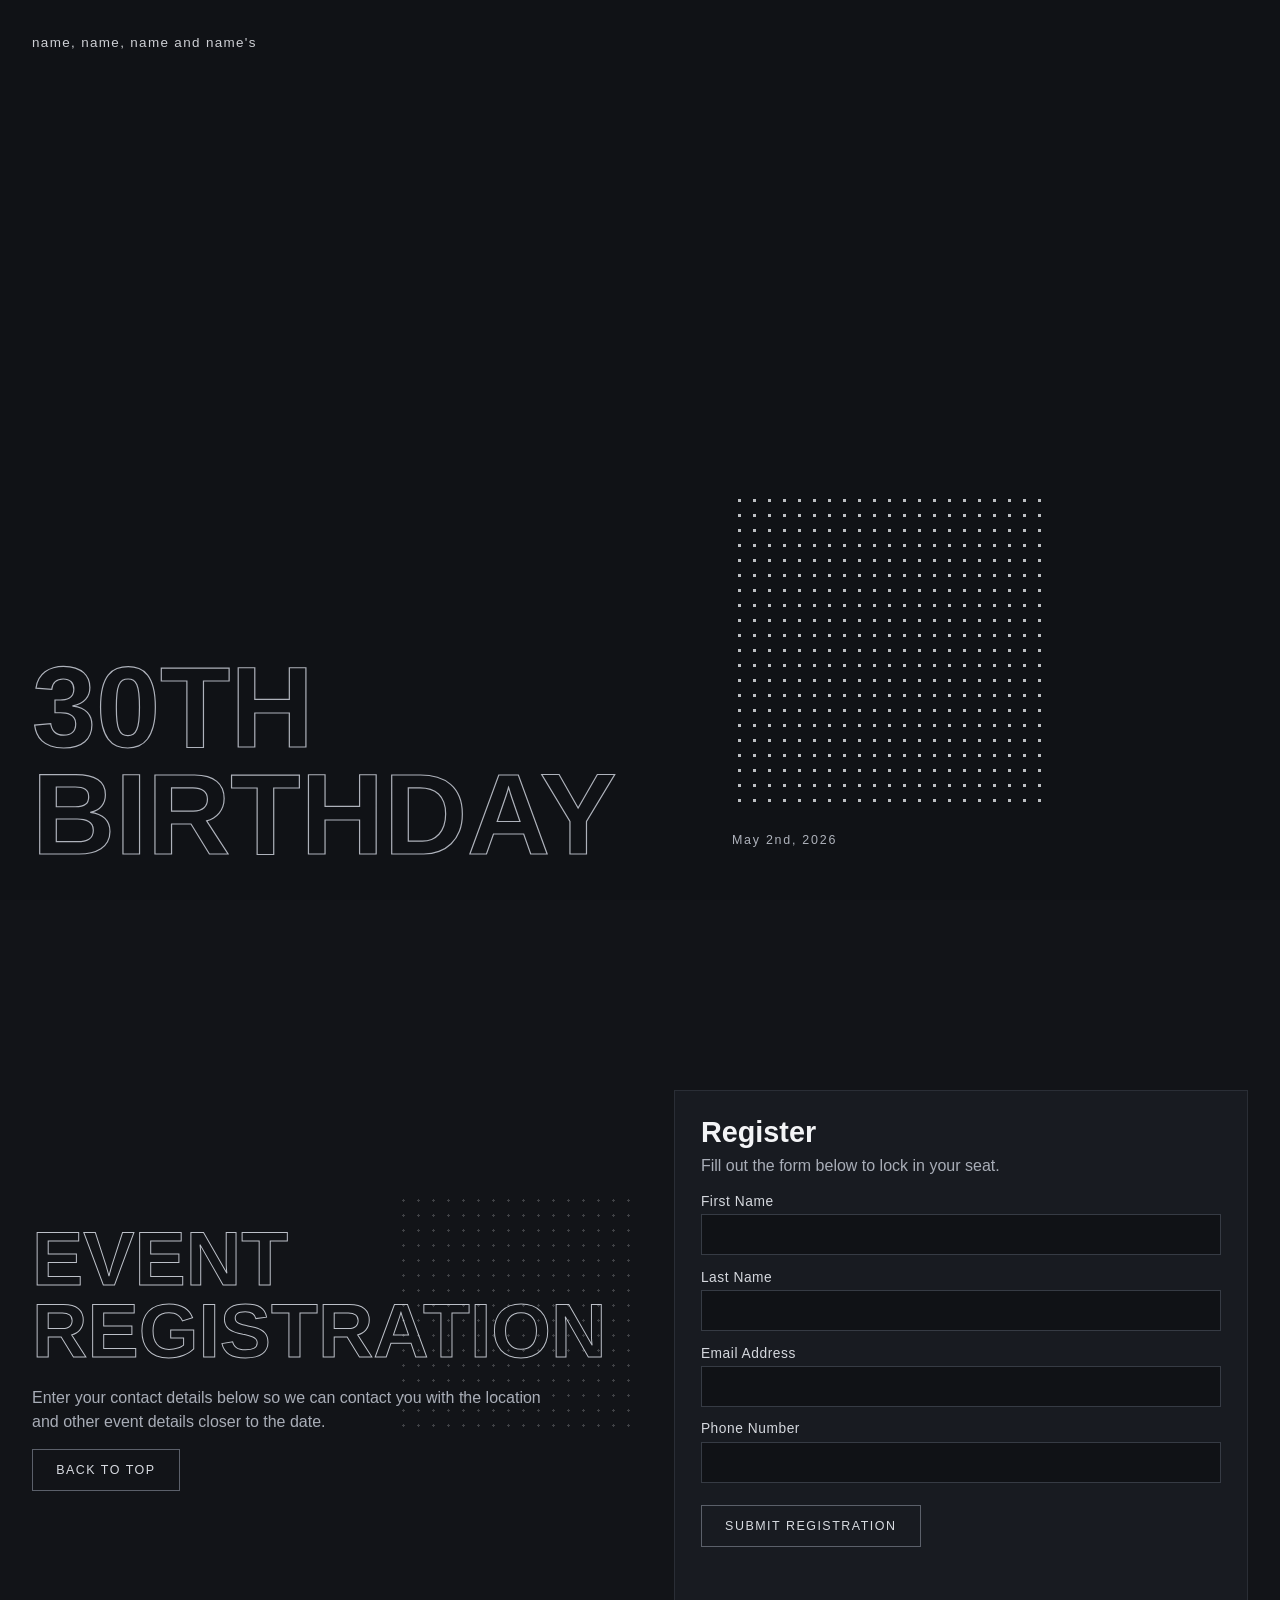
==== commit 0a6b2a34: "getting closera" ====
--- a/index.html
+++ b/index.html
@@ -18,26 +18,16 @@
                 </div>
                 <div class="hero-content-wrap">
                     <div class="hero-dot-grid" aria-hidden="true"></div>
-                    <p class="hero-description">Increase company profits and reduce overhead costs by transforming your business online.</p>
-                    <p class="hero-date">SEPTEMBER 17, 2025 AT 10:00 AM EST</p>
-                    <a class="hero-outline-link" href="#register">LEARN MORE</a>
-                    <div class="hero-socials">
-                        <a href="#" aria-label="Instagram">IG</a>
-                        <a href="#" aria-label="Facebook">FB</a>
-                        <a href="#" aria-label="Twitter">X</a>
-                        <a href="mailto:hello@example.com" aria-label="Email">MAIL</a>
-                    </div>
+                    <p class="hero-date">May 2nd, 2026</p>
                 </div>
             </div>
-            <a class="snap-next" href="#register" aria-label="Scroll to registration">SCROLL</a>
         </section>
 
         <section id="register" class="snap-panel registration-panel">
             <div class="registration-layout">
                 <div class="registration-intro">
-                    <p class="registration-kicker">Dempsey and Delta</p>
                     <h2 class="registration-display-title">EVENT REGISTRATION</h2>
-                    <p class="registration-intro-text">Reserve your spot for this session and get practical digital growth strategies tailored to small businesses.</p>
+                    <p class="registration-intro-text">Enter your contact details below so we can contact you with the location and other event details closer to the date.</p>
                     <a class="registration-outline-link" href="#home">BACK TO TOP</a>
                 </div>
                 <div class="registration-card">
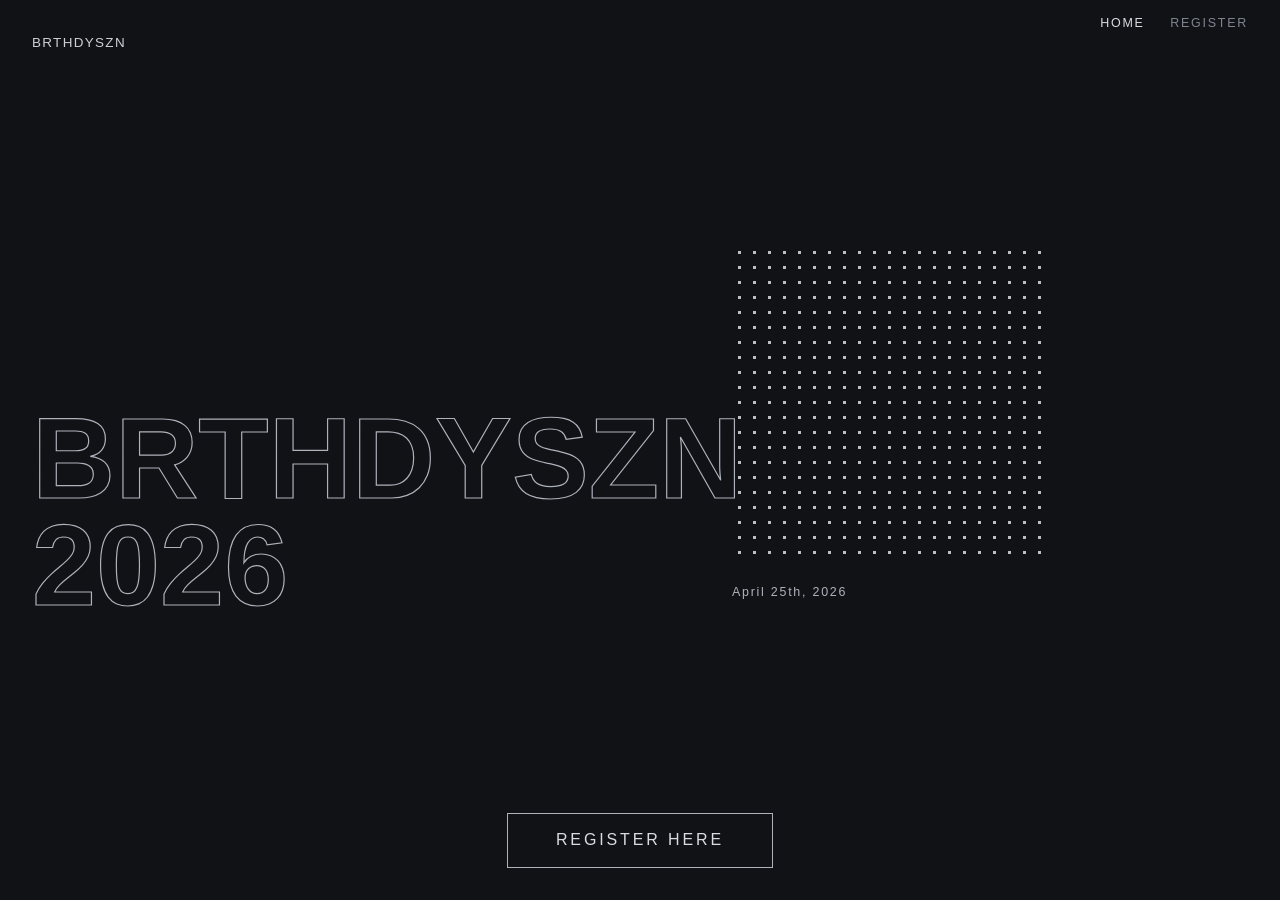
==== commit baf5b483: "setup stripe" ====
--- a/index.html
+++ b/index.html
@@ -3,109 +3,32 @@
 <head>
     <meta charset="UTF-8">
     <meta name="viewport" content="width=device-width, initial-scale=1.0">
-    <title>Dempsey and Delta</title>
+    <title>BRTHDYSZN</title>
     <link rel="stylesheet" href="styles.css">
 </head>
 <body class="snap-site">
+    <header class="site-header">
+        <nav class="site-nav">
+            <a class="site-nav-link site-nav-link--active" href="index.html">Home</a>
+            <a class="site-nav-link" href="registration.html">Register</a>
+        </nav>
+    </header>
     <main class="snap-container">
         <section id="home" class="snap-panel hero-panel">
             <div class="hero-brand">
-                <p class="hero-brand-text">name, name, name and name's</p>
+                <p class="hero-brand-text">BRTHDYSZN</p>
             </div>
             <div class="hero-layout">
                 <div class="hero-title-wrap">
-                    <h1 class="hero-display-title">30th Birthday</h1>
+                    <h1 class="hero-display-title">BRTHDYSZN 2026</h1>
                 </div>
                 <div class="hero-content-wrap">
                     <div class="hero-dot-grid" aria-hidden="true"></div>
-                    <p class="hero-date">May 2nd, 2026</p>
+                    <p class="hero-date">April 25th, 2026</p>
                 </div>
             </div>
-        </section>
-
-        <section id="register" class="snap-panel registration-panel">
-            <div class="registration-layout">
-                <div class="registration-intro">
-                    <h2 class="registration-display-title">EVENT REGISTRATION</h2>
-                    <p class="registration-intro-text">Enter your contact details below so we can contact you with the location and other event details closer to the date.</p>
-                    <a class="registration-outline-link" href="#home">BACK TO TOP</a>
-                </div>
-                <div class="registration-card">
-                    <h2>Register</h2>
-                    <p class="registration-helper-text">Fill out the form below to lock in your seat.</p>
-                    <form id="registration-form" class="registration-form" action="https://docs.google.com/forms/d/e/1FAIpQLScUS_Hb3W0_gZkwmhb2JpAQEoRyXeSAfsURMI72lQWbX5JDjg/formResponse" method="POST" target="hidden_iframe">
-                        <input id="google-email-address" name="emailAddress" type="hidden">
-                        <input name="fvv" type="hidden" value="1">
-                        <input name="pageHistory" type="hidden" value="0">
-                        <div class="form-field">
-                            <label for="first-name">First Name</label>
-                            <input id="first-name" name="entry.2005620554" type="text" required>
-                        </div>
-                        <div class="form-field">
-                            <label for="last-name">Last Name</label>
-                            <input id="last-name" name="entry.1314266813" type="text" required>
-                        </div>
-                        <div class="form-field">
-                            <label for="email-address">Email Address</label>
-                            <input id="email-address" name="entry.904923101" type="email" required>
-                        </div>
-                        <div class="form-field">
-                            <label for="phone-number">Phone Number</label>
-                            <input id="phone-number" name="entry.1166974658" type="tel">
-                        </div>
-                        <button type="submit" class="registration-submit">SUBMIT REGISTRATION</button>
-                    </form>
-                    <p id="registration-message" class="registration-message" aria-live="polite"></p>
-                    <iframe name="hidden_iframe" title="hidden registration target" class="hidden-iframe"></iframe>
-                </div>
-            </div>
+            <a class="hero-outline-link hero-register-cta" href="registration.html">Register Here</a>
         </section>
     </main>
-
-    <script>
-        const registrationForm = document.getElementById('registration-form');
-        const emailInput = document.getElementById('email-address');
-        const registrationMessage = document.getElementById('registration-message');
-        const googleEmailAddressInput = document.getElementById('google-email-address');
-        const hiddenIframe = document.querySelector('iframe[name="hidden_iframe"]');
-        let isAwaitingSubmitResult = false;
-        let pendingSubmitTimer = null;
-
-        registrationForm.addEventListener('submit', function (event) {
-            const hasEmail = emailInput.value.trim().length > 0;
-            if (!hasEmail) {
-                event.preventDefault();
-                registrationMessage.textContent = 'Please provide an email address.';
-                registrationMessage.className = 'registration-message error';
-                return;
-            }
-            googleEmailAddressInput.value = emailInput.value.trim();
-            isAwaitingSubmitResult = true;
-            window.clearTimeout(pendingSubmitTimer);
-            registrationMessage.textContent = 'Submitting...';
-            registrationMessage.className = 'registration-message';
-            pendingSubmitTimer = window.setTimeout(function () {
-                if (!isAwaitingSubmitResult) {
-                    return;
-                }
-                isAwaitingSubmitResult = false;
-                registrationMessage.textContent = 'We could not confirm your submission. Please try again.';
-                registrationMessage.className = 'registration-message error';
-            }, 8000);
-        });
-
-        hiddenIframe.addEventListener('load', function () {
-            if (!isAwaitingSubmitResult) {
-                return;
-            }
-            isAwaitingSubmitResult = false;
-            window.clearTimeout(pendingSubmitTimer);
-            registrationMessage.textContent = 'Registration submitted. Thank you!';
-            registrationMessage.className = 'registration-message success';
-            window.setTimeout(function () {
-                registrationForm.reset();
-            }, 300);
-        });
-    </script>
 </body>
 </html>
--- a/styles.css
+++ b/styles.css
@@ -12,6 +12,39 @@
     font-family: "Helvetica Neue", Arial, sans-serif;
     background: #101216;
     color: #d1d5db;
+}
+
+.site-header {
+    position: fixed;
+    top: 0;
+    left: 0;
+    right: 0;
+    z-index: 100;
+    padding: 1rem 2rem;
+    display: flex;
+    justify-content: flex-end;
+}
+
+.site-nav {
+    display: flex;
+    gap: 1.6rem;
+}
+
+.site-nav-link {
+    color: #7f8591;
+    text-decoration: none;
+    font-size: 0.78rem;
+    letter-spacing: 0.14em;
+    text-transform: uppercase;
+    transition: color 0.25s ease;
+}
+
+.site-nav-link:hover {
+    color: #f3f4f6;
+}
+
+.site-nav-link--active {
+    color: #d8dbe1;
 }
 
 .snap-site {
@@ -113,6 +146,16 @@
     color: #f3f4f6;
 }
 
+.hero-register-cta {
+    display: inline-block;
+    align-self: center;
+    font-size: 1rem;
+    padding: 1.1rem 3rem;
+    text-transform: uppercase;
+    border-color: #aeb2bb;
+    letter-spacing: 0.18em;
+}
+
 .hero-socials {
     display: flex;
     gap: 0.8rem;
@@ -148,6 +191,12 @@
     display: flex;
     align-items: center;
     padding: 2.5rem 2rem;
+}
+
+.registration-panel--standalone {
+    min-height: 100vh;
+    padding-top: 6rem;
+    align-items: flex-start;
 }
 
 .registration-layout {
@@ -207,6 +256,67 @@
     padding: 1.6rem;
 }
 
+.step-indicator {
+    display: flex;
+    gap: 0.5rem;
+    margin-bottom: 1.2rem;
+}
+
+.step-dot {
+    width: 100%;
+    height: 3px;
+    background: #2a2e36;
+    border-radius: 2px;
+    transition: background 0.3s ease;
+}
+
+.step-dot--active {
+    background: #d8dbe1;
+}
+
+.form-step {
+    display: grid;
+    gap: 0.9rem;
+}
+
+.form-step--hidden {
+    display: none;
+}
+
+.form-step-actions {
+    display: flex;
+    gap: 0.8rem;
+    margin-top: 0.45rem;
+}
+
+.registration-submit--secondary {
+    border-color: #363b44;
+    color: #7f8591;
+}
+
+.registration-submit--secondary:hover {
+    border-color: #5b606a;
+    color: #d8dbe1;
+}
+
+.step-confirmation .registration-helper-text {
+    margin-bottom: 1.6rem;
+    line-height: 1.6;
+}
+
+.donate-embed {
+    display: flex;
+    flex-direction: column;
+    align-items: center;
+    gap: 0.5rem;
+}
+
+.donate-embed-subtext {
+    font-size: 0.72rem;
+    letter-spacing: 0.04em;
+    color: #7f8591;
+}
+
 .registration-card h2 {
     color: #f3f4f6;
     font-size: 1.8rem;
@@ -220,7 +330,6 @@
 
 .registration-form {
     display: grid;
-    gap: 0.9rem;
 }
 
 .form-field {
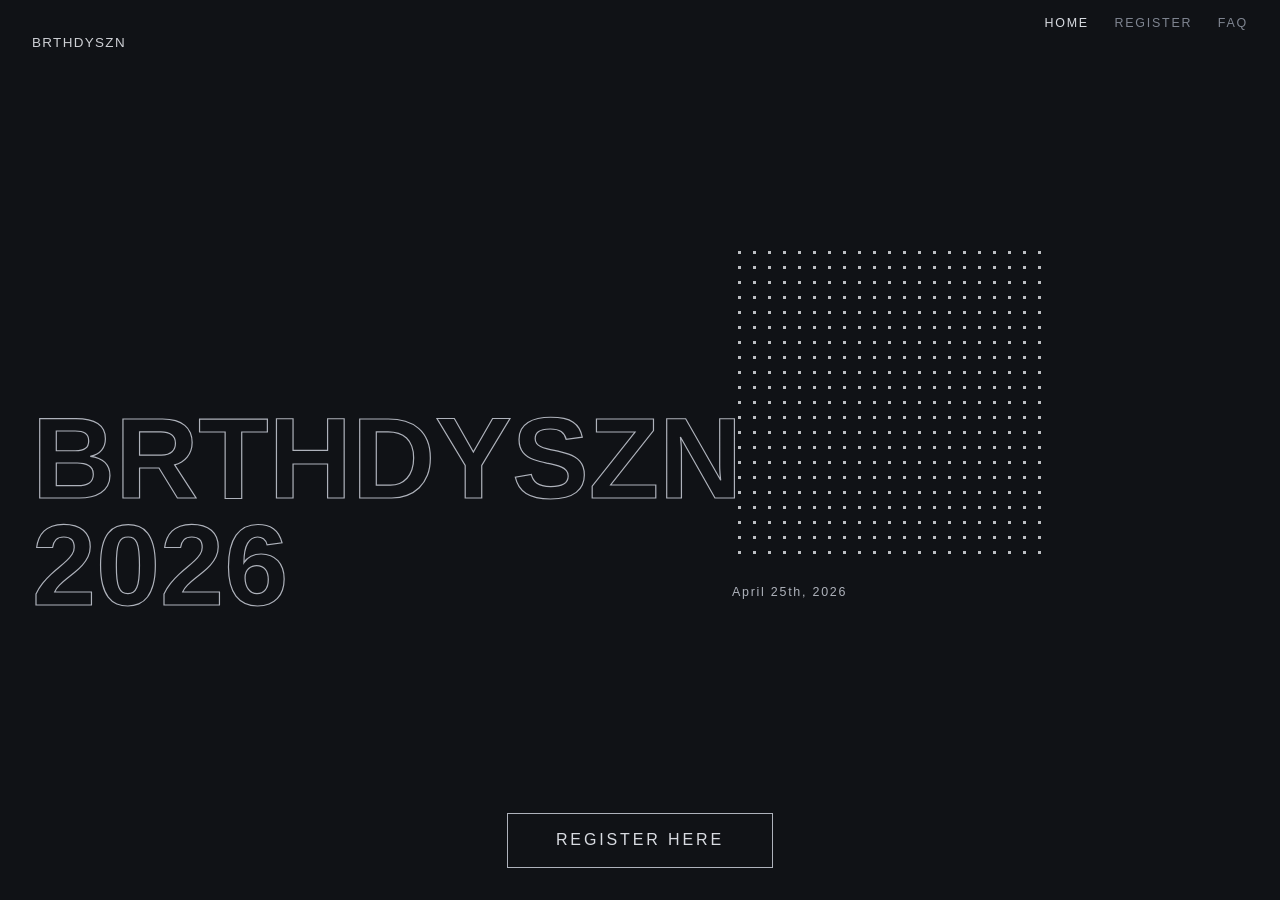
==== commit 13a55cec: "fr stripe, faq and contact" ====
--- a/index.html
+++ b/index.html
@@ -11,6 +11,7 @@
         <nav class="site-nav">
             <a class="site-nav-link site-nav-link--active" href="index.html">Home</a>
             <a class="site-nav-link" href="registration.html">Register</a>
+            <a class="site-nav-link" href="faq.html">FAQ</a>
         </nav>
     </header>
     <main class="snap-container">
--- a/styles.css
+++ b/styles.css
@@ -156,6 +156,19 @@
     letter-spacing: 0.18em;
 }
 
+.hero-register-cta--secondary {
+    border-color: #5b606a;
+    color: #aeb2bb;
+}
+
+.hero-cta-group {
+    display: flex;
+    flex-wrap: wrap;
+    justify-content: center;
+    gap: 1rem;
+    margin-top: 1.2rem;
+}
+
 .hero-socials {
     display: flex;
     gap: 0.8rem;
@@ -197,6 +210,142 @@
     min-height: 100vh;
     padding-top: 6rem;
     align-items: flex-start;
+}
+
+.faq-panel {
+    min-height: 100vh;
+    padding: 6rem 2rem 3rem;
+    background: #101216;
+    display: flex;
+    align-items: flex-start;
+}
+
+.faq-layout {
+    width: min(1100px, 100%);
+    margin: 0 auto;
+    display: grid;
+    grid-template-columns: minmax(260px, 0.9fr) minmax(320px, 1.1fr);
+    gap: 2.5rem;
+    align-items: start;
+}
+
+.faq-intro {
+    position: relative;
+}
+
+.faq-intro::after {
+    content: "";
+    position: absolute;
+    right: 0;
+    top: -1.4rem;
+    width: min(220px, 42vw);
+    height: min(220px, 42vw);
+    background-image: radial-gradient(circle, rgba(229,231,235,0.6) 1.2px, transparent 1.2px);
+    background-size: 14px 14px;
+    opacity: 0.3;
+    pointer-events: none;
+}
+
+.faq-kicker {
+    font-size: 0.76rem;
+    letter-spacing: 0.16em;
+    text-transform: uppercase;
+    color: #9298a4;
+    margin-bottom: 1.1rem;
+}
+
+.faq-title {
+    font-size: clamp(2.6rem, 6vw, 4.6rem);
+    line-height: 0.95;
+    text-transform: uppercase;
+    font-weight: 600;
+    color: transparent;
+    -webkit-text-stroke: 1px #bcc0c8;
+    margin-bottom: 1rem;
+}
+
+.faq-intro-text {
+    color: #a8adb7;
+    line-height: 1.6;
+    max-width: 440px;
+    margin-bottom: 1.6rem;
+}
+
+.faq-list {
+    display: grid;
+    gap: 1.2rem;
+}
+
+.faq-item {
+    background: #181b21;
+    border: 1px solid #2a2e36;
+    padding: 1.4rem 1.5rem;
+}
+
+.faq-item h2,
+.faq-item h3 {
+    color: #f3f4f6;
+    font-size: 1.2rem;
+    margin-bottom: 0.6rem;
+}
+
+.faq-item p {
+    color: #a8adb7;
+    line-height: 1.6;
+}
+
+.faq-link {
+    color: #d8dbe1;
+    text-decoration: none;
+    border-bottom: 1px solid rgba(216, 219, 225, 0.4);
+    transition: color 0.25s ease, border-color 0.25s ease;
+}
+
+.faq-link:hover {
+    color: #f3f4f6;
+    border-color: #f3f4f6;
+}
+
+.donate-panel {
+    background: #121418;
+    padding: 3.5rem 2rem 4rem;
+    scroll-margin-top: 6rem;
+}
+
+.donate-layout {
+    width: min(900px, 100%);
+    margin: 0 auto;
+}
+
+.donate-card {
+    display: grid;
+    gap: 0.9rem;
+}
+
+.contact-panel {
+    background: #101216;
+    padding: 3.5rem 2rem 5rem;
+    scroll-margin-top: 6rem;
+}
+
+.contact-layout {
+    width: min(900px, 100%);
+    margin: 0 auto;
+}
+
+.contact-card {
+    display: grid;
+    gap: 0.9rem;
+}
+
+.contact-form {
+    display: grid;
+    gap: 0.9rem;
+}
+
+.contact-note {
+    color: #7f8591;
+    font-size: 0.82rem;
 }
 
 .registration-layout {
@@ -349,9 +498,26 @@
     color: #f3f4f6;
     padding: 0.7rem 0.78rem;
     font-size: 0.95rem;
+    font-family: inherit;
+}
+
+.form-field textarea {
+    background: #101216;
+    border: 1px solid #363b44;
+    color: #f3f4f6;
+    padding: 0.7rem 0.78rem;
+    font-size: 0.95rem;
+    font-family: inherit;
+    resize: vertical;
+    min-height: 140px;
 }
 
 .form-field input:focus {
+    outline: none;
+    border-color: #aeb2bb;
+}
+
+.form-field textarea:focus {
     outline: none;
     border-color: #aeb2bb;
 }
@@ -381,7 +547,8 @@
 
 @media (max-width: 980px) {
     .hero-layout,
-    .registration-layout {
+    .registration-layout,
+    .faq-layout {
         grid-template-columns: 1fr;
     }
 
@@ -399,6 +566,18 @@
         padding: 1.4rem 1.2rem;
     }
 
+    .faq-panel {
+        padding: 5rem 1.2rem 2.2rem;
+    }
+
+    .donate-panel {
+        padding: 3rem 1.2rem 3.2rem;
+    }
+
+    .contact-panel {
+        padding: 3rem 1.2rem 3.6rem;
+    }
+
     .hero-display-title {
         font-size: clamp(2.5rem, 15vw, 4.1rem);
     }
@@ -407,6 +586,10 @@
         font-size: clamp(2rem, 13vw, 3.5rem);
     }
 
+    .faq-title {
+        font-size: clamp(2.1rem, 12vw, 3.4rem);
+    }
+
     .hero-dot-grid {
         width: min(270px, 72vw);
     }
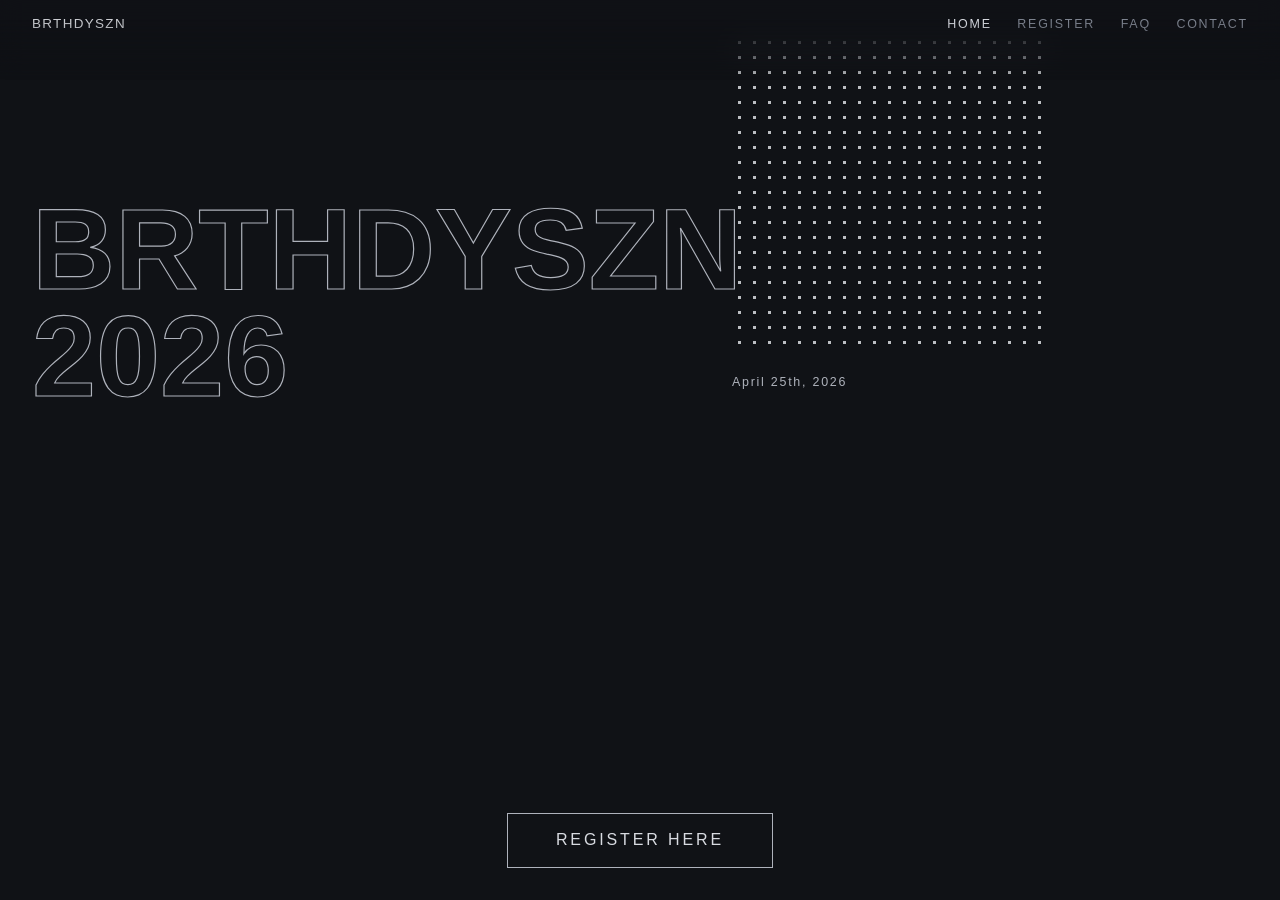
==== commit 1caa32cb: "blur nav" ====
--- a/index.html
+++ b/index.html
@@ -8,17 +8,16 @@
 </head>
 <body class="snap-site">
     <header class="site-header">
+        <p class="hero-brand-text">BRTHDYSZN</p>
         <nav class="site-nav">
             <a class="site-nav-link site-nav-link--active" href="index.html">Home</a>
             <a class="site-nav-link" href="registration.html">Register</a>
             <a class="site-nav-link" href="faq.html">FAQ</a>
+            <a class="site-nav-link" href="faq.html#contact">Contact</a>
         </nav>
     </header>
     <main class="snap-container">
         <section id="home" class="snap-panel hero-panel">
-            <div class="hero-brand">
-                <p class="hero-brand-text">BRTHDYSZN</p>
-            </div>
             <div class="hero-layout">
                 <div class="hero-title-wrap">
                     <h1 class="hero-display-title">BRTHDYSZN 2026</h1>
--- a/styles.css
+++ b/styles.css
@@ -22,7 +22,14 @@
     z-index: 100;
     padding: 1rem 2rem;
     display: flex;
-    justify-content: flex-end;
+    align-items: center;
+    justify-content: space-between;
+    background: rgba(16, 18, 22, 0.65);
+    backdrop-filter: blur(12px);
+    -webkit-backdrop-filter: blur(12px);
+    mask-image: linear-gradient(to bottom, black 25%, transparent 100%);
+    -webkit-mask-image: linear-gradient(to bottom, black 25%, transparent 100%);
+    padding-bottom: 3rem;
 }
 
 .site-nav {
@@ -200,7 +207,7 @@
 }
 
 .registration-panel {
-    background: #121418;
+    background: #101216;
     display: flex;
     align-items: center;
     padding: 2.5rem 2rem;
